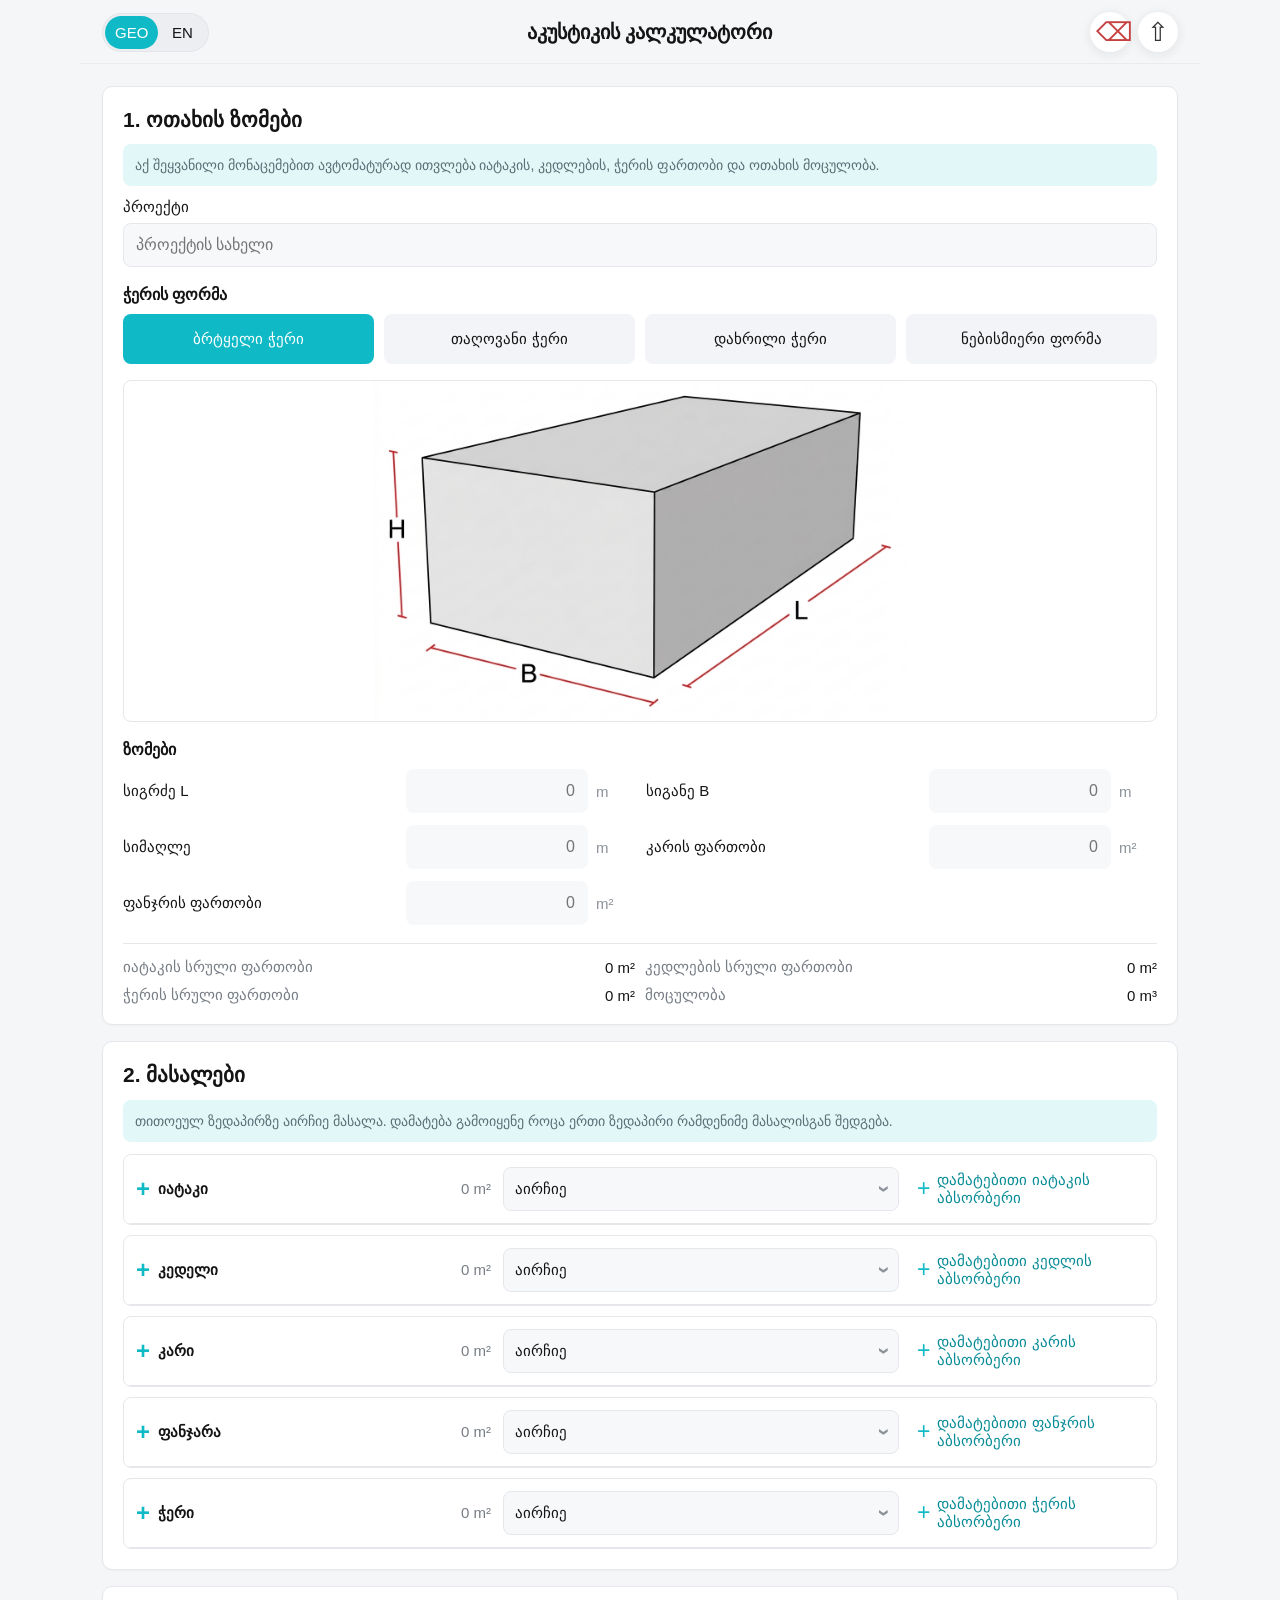
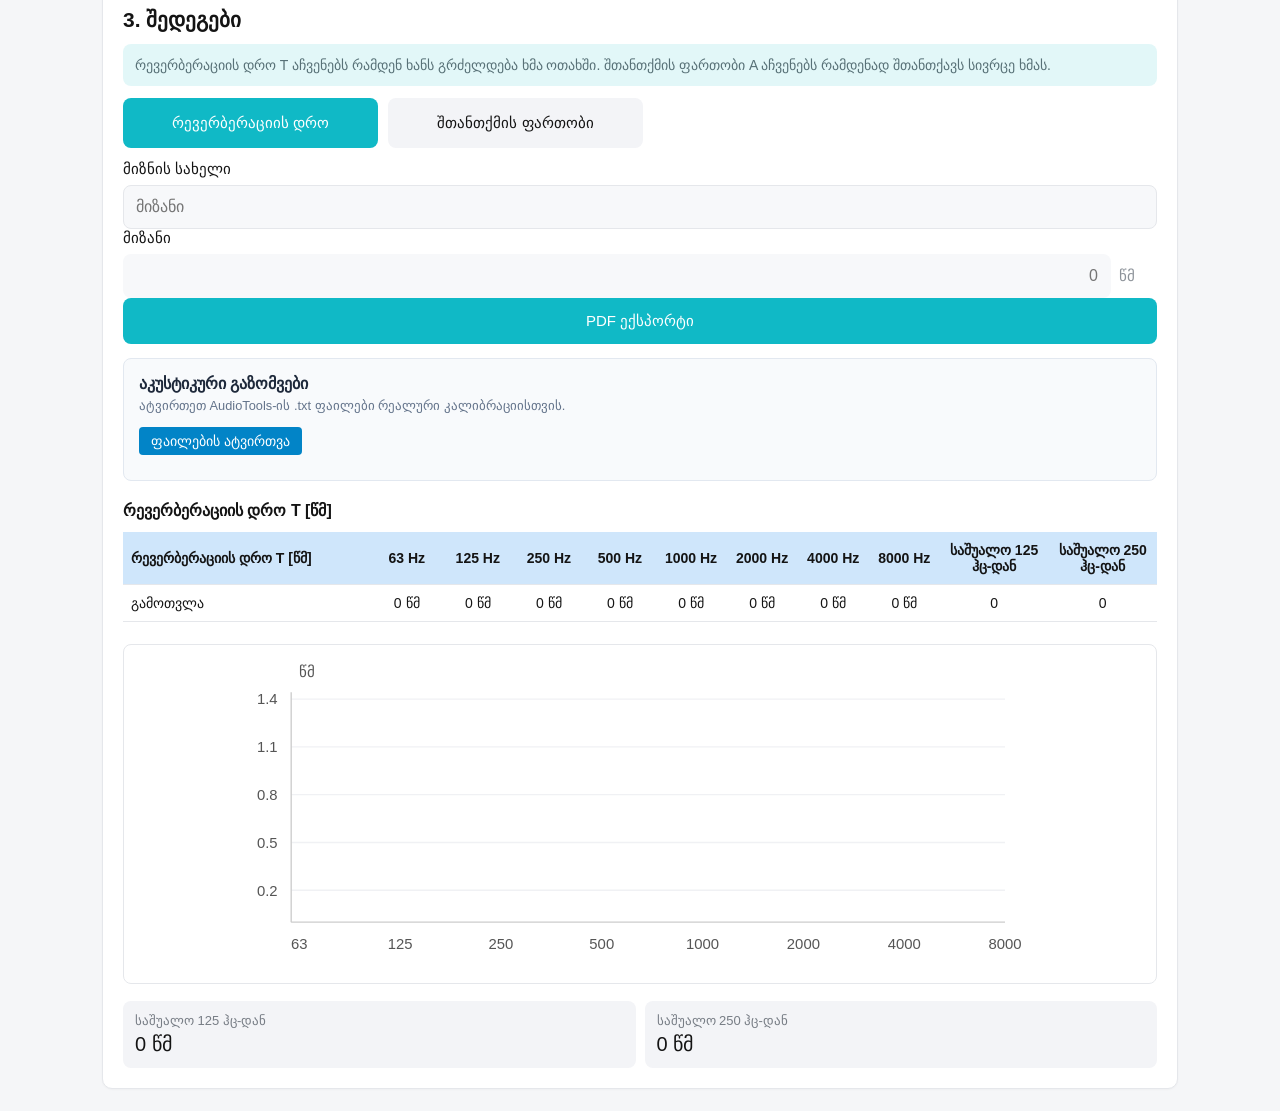
==== reset.html @ 28900c44 "Add hard cache reset page" ====
<!doctype html>
<html lang="en">
  <head>
    <meta charset="utf-8">
    <meta name="viewport" content="width=device-width, initial-scale=1">
    <title>Reset cache</title>
  </head>
  <body>
    <script>
      (async () => {
        if ("serviceWorker" in navigator) {
          const registrations = await navigator.serviceWorker.getRegistrations();
          await Promise.all(registrations.map(registration => registration.unregister()));
        }
        if ("caches" in window) {
          const keys = await caches.keys();
          await Promise.all(keys.map(key => caches.delete(key)));
        }
        window.location.replace(`./?v=${Date.now()}`);
      })();
    </script>
  </body>
</html>
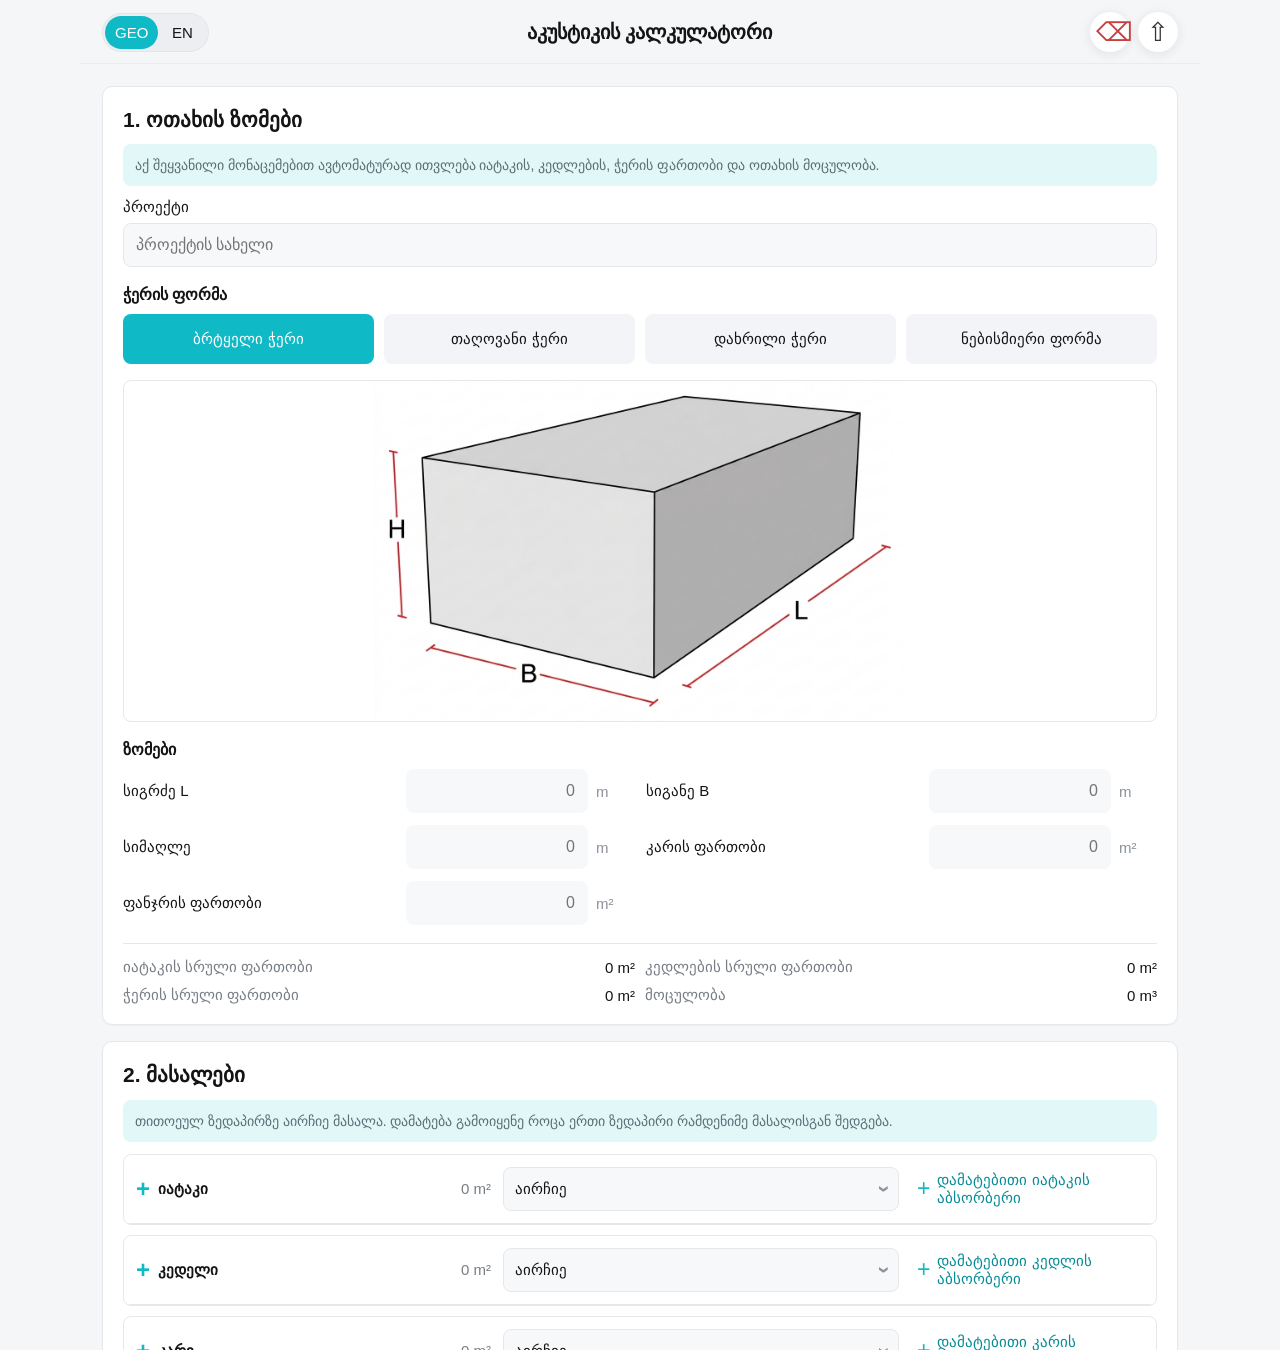
==== commit 02323265: "Use custom material coefficients" ====
--- a/reset.html
+++ b/reset.html
@@ -16,7 +16,7 @@
           const keys = await caches.keys();
           await Promise.all(keys.map(key => caches.delete(key)));
         }
-        window.location.replace(`./?v=${Date.now()}`);
+        window.location.replace("./?v=54");
       })();
     </script>
   </body>
